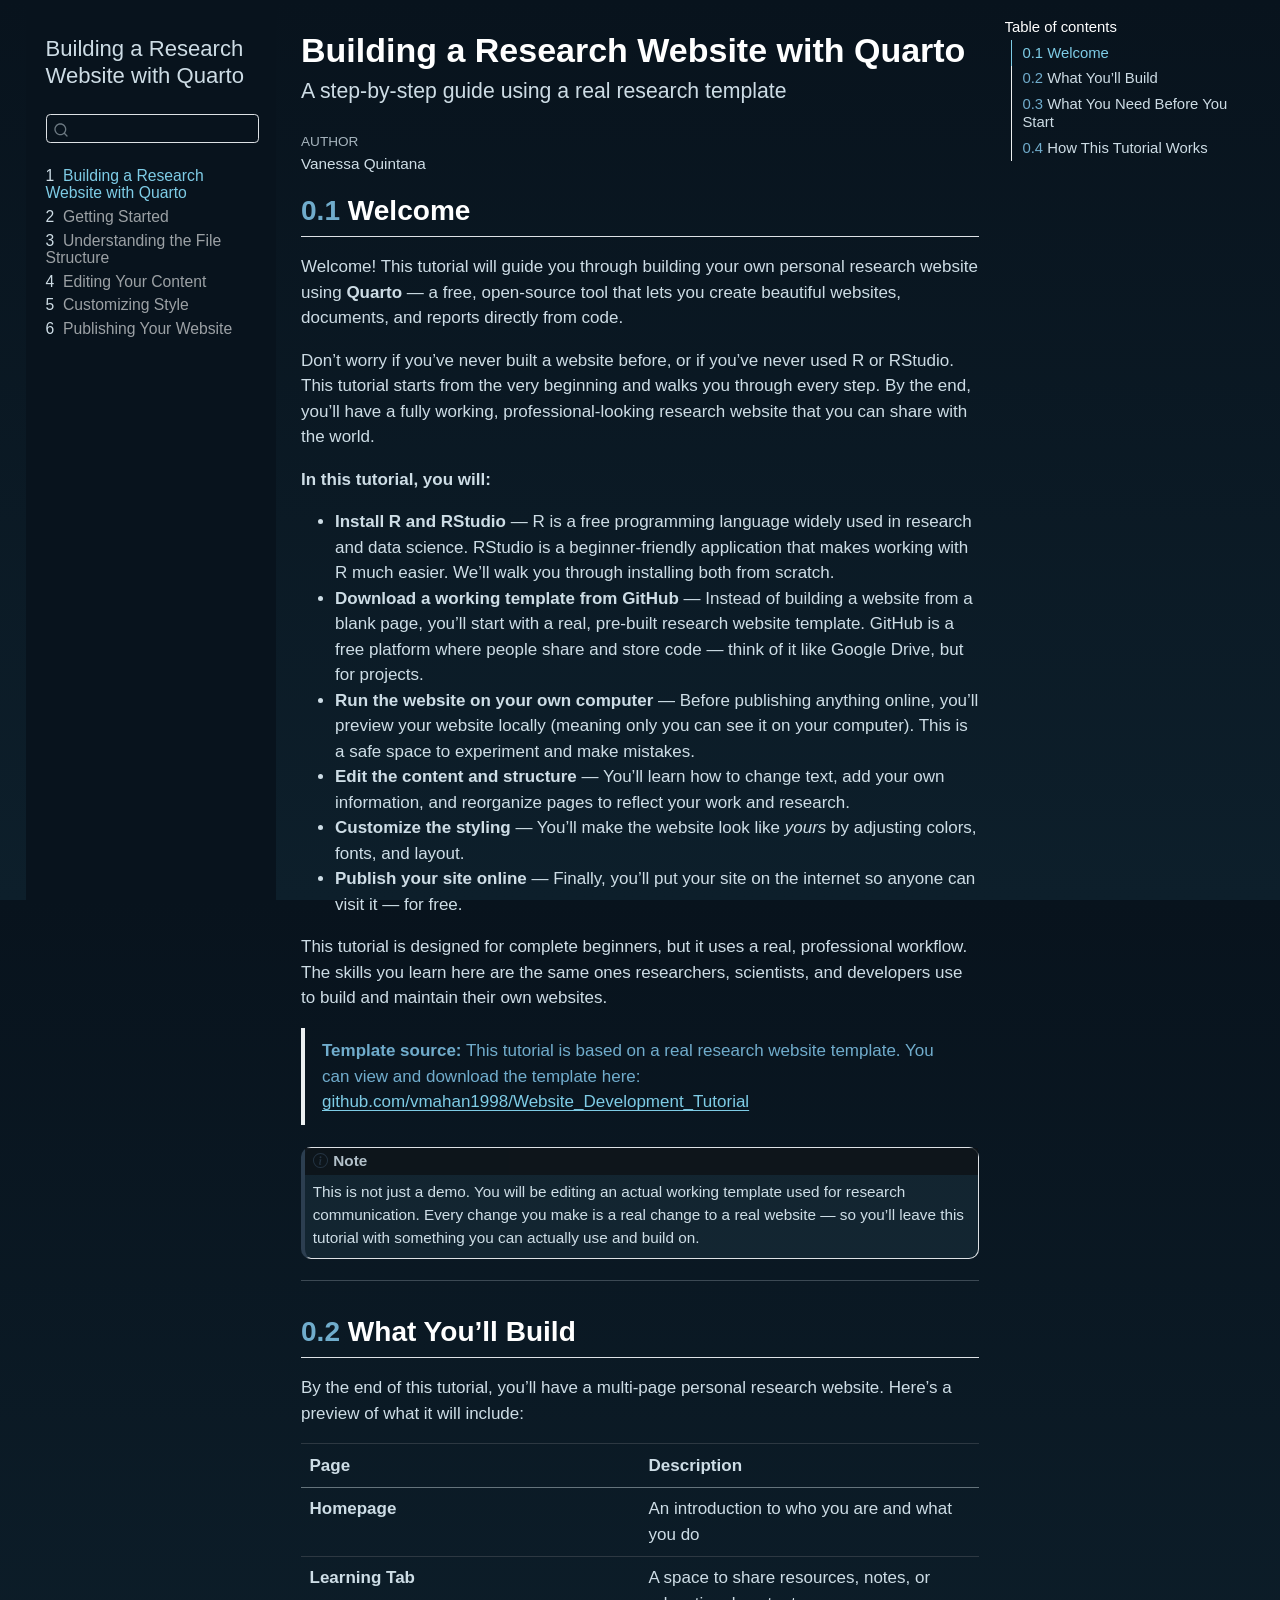
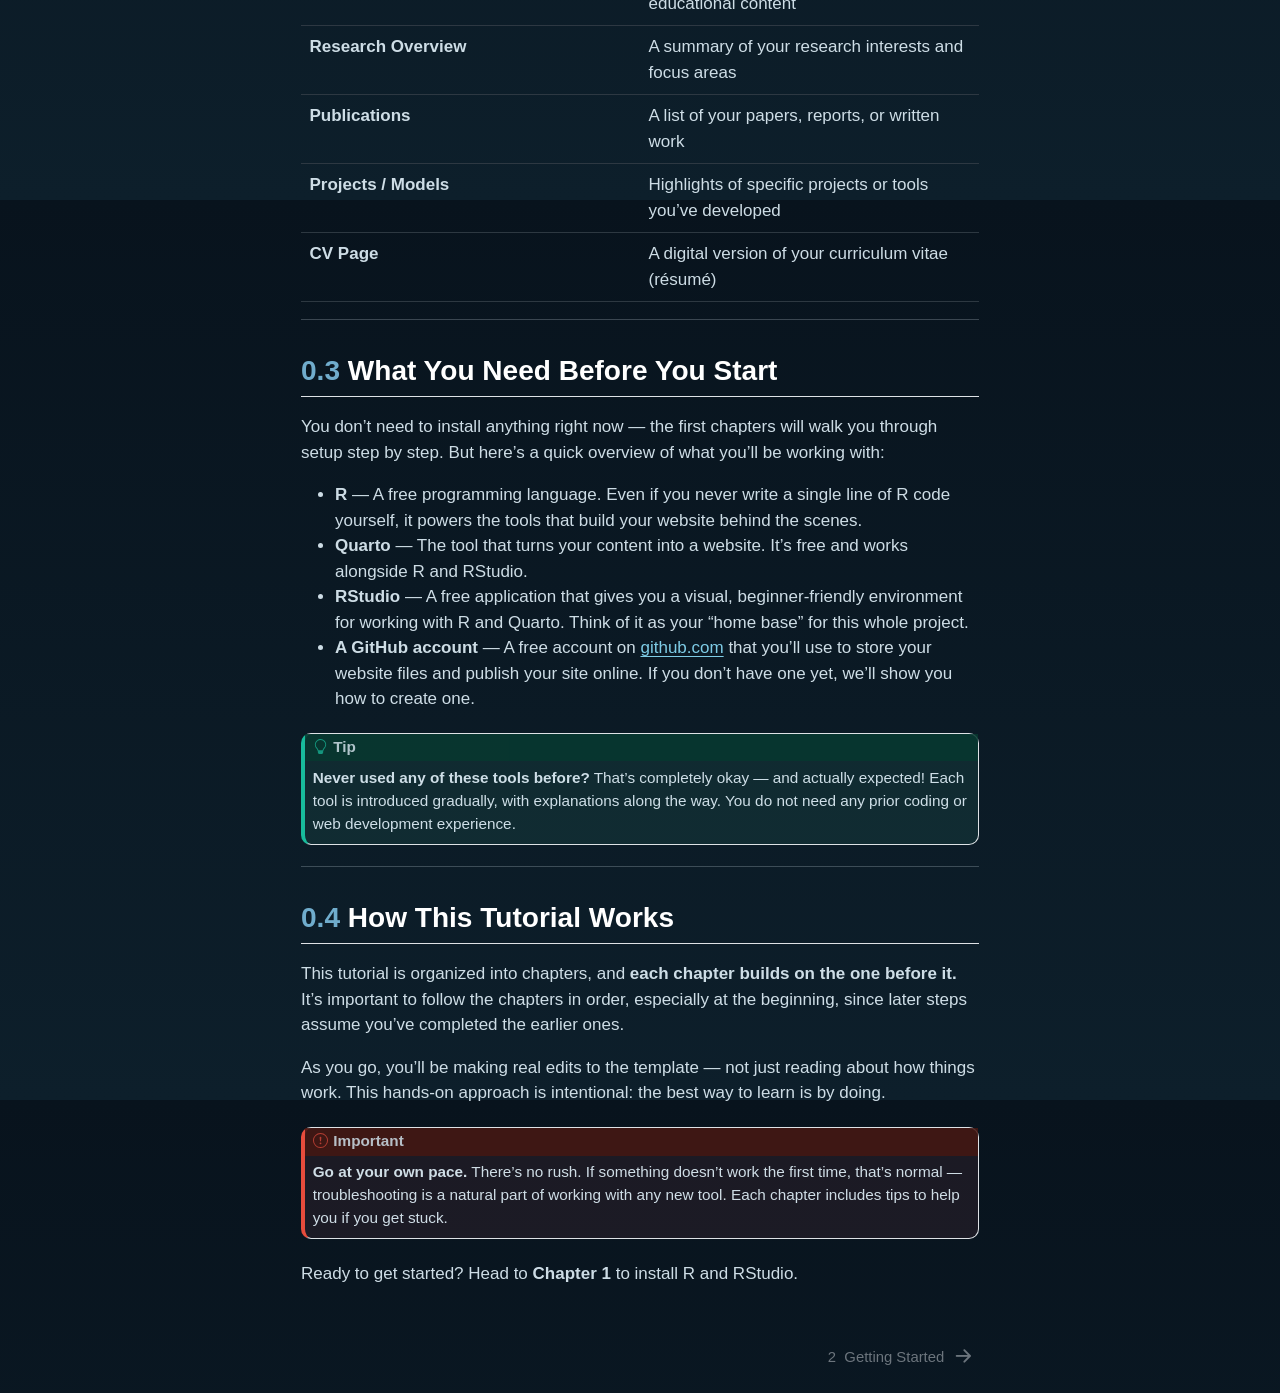
==== docs/index.html @ 5a7b0316 "docs folder" ====
<!DOCTYPE html>
<html xmlns="http://www.w3.org/1999/xhtml" lang="en" xml:lang="en"><head>

<meta charset="utf-8">
<meta name="generator" content="quarto-1.7.32">

<meta name="viewport" content="width=device-width, initial-scale=1.0, user-scalable=yes">

<meta name="author" content="Vanessa Quintana">

<title>Building a Research Website with Quarto</title>
<style>
code{white-space: pre-wrap;}
span.smallcaps{font-variant: small-caps;}
div.columns{display: flex; gap: min(4vw, 1.5em);}
div.column{flex: auto; overflow-x: auto;}
div.hanging-indent{margin-left: 1.5em; text-indent: -1.5em;}
ul.task-list{list-style: none;}
ul.task-list li input[type="checkbox"] {
  width: 0.8em;
  margin: 0 0.8em 0.2em -1em; /* quarto-specific, see https://github.com/quarto-dev/quarto-cli/issues/4556 */ 
  vertical-align: middle;
}
</style>


<script src="site_libs/quarto-nav/quarto-nav.js"></script>
<script src="site_libs/quarto-nav/headroom.min.js"></script>
<script src="site_libs/clipboard/clipboard.min.js"></script>
<script src="site_libs/quarto-search/autocomplete.umd.js"></script>
<script src="site_libs/quarto-search/fuse.min.js"></script>
<script src="site_libs/quarto-search/quarto-search.js"></script>
<meta name="quarto:offset" content="./">
<link href="./01-getting-started.html" rel="next">
<script src="site_libs/quarto-html/quarto.js" type="module"></script>
<script src="site_libs/quarto-html/tabsets/tabsets.js" type="module"></script>
<script src="site_libs/quarto-html/popper.min.js"></script>
<script src="site_libs/quarto-html/tippy.umd.min.js"></script>
<script src="site_libs/quarto-html/anchor.min.js"></script>
<link href="site_libs/quarto-html/tippy.css" rel="stylesheet">
<link href="site_libs/quarto-html/quarto-syntax-highlighting-dark-2fef5ea3f8957b3e4ecc936fc74692ca.css" rel="stylesheet" id="quarto-text-highlighting-styles">
<script src="site_libs/bootstrap/bootstrap.min.js"></script>
<link href="site_libs/bootstrap/bootstrap-icons.css" rel="stylesheet">
<link href="site_libs/bootstrap/bootstrap-cca8fdf2eb67be8a044680ae3fe9ec6b.min.css" rel="stylesheet" append-hash="true" id="quarto-bootstrap" data-mode="dark">
<script id="quarto-search-options" type="application/json">{
  "location": "sidebar",
  "copy-button": false,
  "collapse-after": 3,
  "panel-placement": "start",
  "type": "textbox",
  "limit": 50,
  "keyboard-shortcut": [
    "f",
    "/",
    "s"
  ],
  "show-item-context": false,
  "language": {
    "search-no-results-text": "No results",
    "search-matching-documents-text": "matching documents",
    "search-copy-link-title": "Copy link to search",
    "search-hide-matches-text": "Hide additional matches",
    "search-more-match-text": "more match in this document",
    "search-more-matches-text": "more matches in this document",
    "search-clear-button-title": "Clear",
    "search-text-placeholder": "",
    "search-detached-cancel-button-title": "Cancel",
    "search-submit-button-title": "Submit",
    "search-label": "Search"
  }
}</script>


<link rel="stylesheet" href="styles.css">
</head>

<body class="nav-sidebar floating quarto-light">

<div id="quarto-search-results"></div>
  <header id="quarto-header" class="headroom fixed-top">
  <nav class="quarto-secondary-nav">
    <div class="container-fluid d-flex">
      <button type="button" class="quarto-btn-toggle btn" data-bs-toggle="collapse" role="button" data-bs-target=".quarto-sidebar-collapse-item" aria-controls="quarto-sidebar" aria-expanded="false" aria-label="Toggle sidebar navigation" onclick="if (window.quartoToggleHeadroom) { window.quartoToggleHeadroom(); }">
        <i class="bi bi-layout-text-sidebar-reverse"></i>
      </button>
        <nav class="quarto-page-breadcrumbs" aria-label="breadcrumb"><ol class="breadcrumb"><li class="breadcrumb-item"><a href="./index.html"><span class="chapter-number">1</span>&nbsp; <span class="chapter-title">Building a Research Website with Quarto</span></a></li></ol></nav>
        <a class="flex-grow-1" role="navigation" data-bs-toggle="collapse" data-bs-target=".quarto-sidebar-collapse-item" aria-controls="quarto-sidebar" aria-expanded="false" aria-label="Toggle sidebar navigation" onclick="if (window.quartoToggleHeadroom) { window.quartoToggleHeadroom(); }">      
        </a>
      <button type="button" class="btn quarto-search-button" aria-label="Search" onclick="window.quartoOpenSearch();">
        <i class="bi bi-search"></i>
      </button>
    </div>
  </nav>
</header>
<!-- content -->
<div id="quarto-content" class="quarto-container page-columns page-rows-contents page-layout-article">
<!-- sidebar -->
  <nav id="quarto-sidebar" class="sidebar collapse collapse-horizontal quarto-sidebar-collapse-item sidebar-navigation floating overflow-auto">
    <div class="pt-lg-2 mt-2 text-left sidebar-header">
    <div class="sidebar-title mb-0 py-0">
      <a href="./">Building a Research Website with Quarto</a> 
    </div>
      </div>
        <div class="mt-2 flex-shrink-0 align-items-center">
        <div class="sidebar-search">
        <div id="quarto-search" class="" title="Search"></div>
        </div>
        </div>
    <div class="sidebar-menu-container"> 
    <ul class="list-unstyled mt-1">
        <li class="sidebar-item">
  <div class="sidebar-item-container"> 
  <a href="./index.html" class="sidebar-item-text sidebar-link active">
 <span class="menu-text"><span class="chapter-number">1</span>&nbsp; <span class="chapter-title">Building a Research Website with Quarto</span></span></a>
  </div>
</li>
        <li class="sidebar-item">
  <div class="sidebar-item-container"> 
  <a href="./01-getting-started.html" class="sidebar-item-text sidebar-link">
 <span class="menu-text"><span class="chapter-number">2</span>&nbsp; <span class="chapter-title">Getting Started</span></span></a>
  </div>
</li>
        <li class="sidebar-item">
  <div class="sidebar-item-container"> 
  <a href="./02-structure.html" class="sidebar-item-text sidebar-link">
 <span class="menu-text"><span class="chapter-number">3</span>&nbsp; <span class="chapter-title">Understanding the File Structure</span></span></a>
  </div>
</li>
        <li class="sidebar-item">
  <div class="sidebar-item-container"> 
  <a href="./03-editing.html" class="sidebar-item-text sidebar-link">
 <span class="menu-text"><span class="chapter-number">4</span>&nbsp; <span class="chapter-title">Editing Your Content</span></span></a>
  </div>
</li>
        <li class="sidebar-item">
  <div class="sidebar-item-container"> 
  <a href="./04-styling.html" class="sidebar-item-text sidebar-link">
 <span class="menu-text"><span class="chapter-number">5</span>&nbsp; <span class="chapter-title">Customizing Style</span></span></a>
  </div>
</li>
        <li class="sidebar-item">
  <div class="sidebar-item-container"> 
  <a href="./05-publishing.html" class="sidebar-item-text sidebar-link">
 <span class="menu-text"><span class="chapter-number">6</span>&nbsp; <span class="chapter-title">Publishing Your Website</span></span></a>
  </div>
</li>
    </ul>
    </div>
</nav>
<div id="quarto-sidebar-glass" class="quarto-sidebar-collapse-item" data-bs-toggle="collapse" data-bs-target=".quarto-sidebar-collapse-item"></div>
<!-- margin-sidebar -->
    <div id="quarto-margin-sidebar" class="sidebar margin-sidebar">
        <nav id="TOC" role="doc-toc" class="toc-active">
    <h2 id="toc-title">Table of contents</h2>
   
  <ul class="collapse">
  <li><a href="#welcome" id="toc-welcome" class="nav-link active" data-scroll-target="#welcome"><span class="header-section-number">0.1</span> Welcome</a></li>
  <li><a href="#what-youll-build" id="toc-what-youll-build" class="nav-link" data-scroll-target="#what-youll-build"><span class="header-section-number">0.2</span> What You’ll Build</a></li>
  <li><a href="#what-you-need-before-you-start" id="toc-what-you-need-before-you-start" class="nav-link" data-scroll-target="#what-you-need-before-you-start"><span class="header-section-number">0.3</span> What You Need Before You Start</a></li>
  <li><a href="#how-this-tutorial-works" id="toc-how-this-tutorial-works" class="nav-link" data-scroll-target="#how-this-tutorial-works"><span class="header-section-number">0.4</span> How This Tutorial Works</a></li>
  </ul>
</nav>
    </div>
<!-- main -->
<main class="content" id="quarto-document-content">

<header id="title-block-header" class="quarto-title-block default">
<div class="quarto-title">
<h1 class="title">Building a Research Website with Quarto</h1>
<p class="subtitle lead">A step-by-step guide using a real research template</p>
</div>



<div class="quarto-title-meta">

    <div>
    <div class="quarto-title-meta-heading">Author</div>
    <div class="quarto-title-meta-contents">
             <p>Vanessa Quintana </p>
          </div>
  </div>
    
  
    
  </div>
  


</header>


<section id="welcome" class="level2" data-number="0.1">
<h2 data-number="0.1" class="anchored" data-anchor-id="welcome"><span class="header-section-number">0.1</span> Welcome</h2>
<p>Welcome! This tutorial will guide you through building your own personal research website using <strong>Quarto</strong> — a free, open-source tool that lets you create beautiful websites, documents, and reports directly from code.</p>
<p>Don’t worry if you’ve never built a website before, or if you’ve never used R or RStudio. This tutorial starts from the very beginning and walks you through every step. By the end, you’ll have a fully working, professional-looking research website that you can share with the world.</p>
<p><strong>In this tutorial, you will:</strong></p>
<ul>
<li><strong>Install R and RStudio</strong> — R is a free programming language widely used in research and data science. RStudio is a beginner-friendly application that makes working with R much easier. We’ll walk you through installing both from scratch.</li>
<li><strong>Download a working template from GitHub</strong> — Instead of building a website from a blank page, you’ll start with a real, pre-built research website template. GitHub is a free platform where people share and store code — think of it like Google Drive, but for projects.</li>
<li><strong>Run the website on your own computer</strong> — Before publishing anything online, you’ll preview your website locally (meaning only you can see it on your computer). This is a safe space to experiment and make mistakes.</li>
<li><strong>Edit the content and structure</strong> — You’ll learn how to change text, add your own information, and reorganize pages to reflect your work and research.</li>
<li><strong>Customize the styling</strong> — You’ll make the website look like <em>yours</em> by adjusting colors, fonts, and layout.</li>
<li><strong>Publish your site online</strong> — Finally, you’ll put your site on the internet so anyone can visit it — for free.</li>
</ul>
<p>This tutorial is designed for complete beginners, but it uses a real, professional workflow. The skills you learn here are the same ones researchers, scientists, and developers use to build and maintain their own websites.</p>
<blockquote class="blockquote">
<p><strong>Template source:</strong> This tutorial is based on a real research website template. You can view and download the template here: <a href="https://github.com/vmahan1998/Website_Development_Tutorial.git">github.com/vmahan1998/Website_Development_Tutorial</a></p>
</blockquote>
<div class="callout callout-style-default callout-note callout-titled">
<div class="callout-header d-flex align-content-center">
<div class="callout-icon-container">
<i class="callout-icon"></i>
</div>
<div class="callout-title-container flex-fill">
Note
</div>
</div>
<div class="callout-body-container callout-body">
<p>This is not just a demo. You will be editing an actual working template used for research communication. Every change you make is a real change to a real website — so you’ll leave this tutorial with something you can actually use and build on.</p>
</div>
</div>
<hr>
</section>
<section id="what-youll-build" class="level2" data-number="0.2">
<h2 data-number="0.2" class="anchored" data-anchor-id="what-youll-build"><span class="header-section-number">0.2</span> What You’ll Build</h2>
<p>By the end of this tutorial, you’ll have a multi-page personal research website. Here’s a preview of what it will include:</p>
<table class="caption-top table">
<colgroup>
<col style="width: 50%">
<col style="width: 50%">
</colgroup>
<thead>
<tr class="header">
<th>Page</th>
<th>Description</th>
</tr>
</thead>
<tbody>
<tr class="odd">
<td><strong>Homepage</strong></td>
<td>An introduction to who you are and what you do</td>
</tr>
<tr class="even">
<td><strong>Learning Tab</strong></td>
<td>A space to share resources, notes, or educational content</td>
</tr>
<tr class="odd">
<td><strong>Research Overview</strong></td>
<td>A summary of your research interests and focus areas</td>
</tr>
<tr class="even">
<td><strong>Publications</strong></td>
<td>A list of your papers, reports, or written work</td>
</tr>
<tr class="odd">
<td><strong>Projects / Models</strong></td>
<td>Highlights of specific projects or tools you’ve developed</td>
</tr>
<tr class="even">
<td><strong>CV Page</strong></td>
<td>A digital version of your curriculum vitae (résumé)</td>
</tr>
</tbody>
</table>
<hr>
</section>
<section id="what-you-need-before-you-start" class="level2" data-number="0.3">
<h2 data-number="0.3" class="anchored" data-anchor-id="what-you-need-before-you-start"><span class="header-section-number">0.3</span> What You Need Before You Start</h2>
<p>You don’t need to install anything right now — the first chapters will walk you through setup step by step. But here’s a quick overview of what you’ll be working with:</p>
<ul>
<li><strong>R</strong> — A free programming language. Even if you never write a single line of R code yourself, it powers the tools that build your website behind the scenes.</li>
<li><strong>Quarto</strong> — The tool that turns your content into a website. It’s free and works alongside R and RStudio.</li>
<li><strong>RStudio</strong> — A free application that gives you a visual, beginner-friendly environment for working with R and Quarto. Think of it as your “home base” for this whole project.</li>
<li><strong>A GitHub account</strong> — A free account on <a href="https://github.com">github.com</a> that you’ll use to store your website files and publish your site online. If you don’t have one yet, we’ll show you how to create one.</li>
</ul>
<div class="callout callout-style-default callout-tip callout-titled">
<div class="callout-header d-flex align-content-center">
<div class="callout-icon-container">
<i class="callout-icon"></i>
</div>
<div class="callout-title-container flex-fill">
Tip
</div>
</div>
<div class="callout-body-container callout-body">
<p><strong>Never used any of these tools before?</strong> That’s completely okay — and actually expected! Each tool is introduced gradually, with explanations along the way. You do not need any prior coding or web development experience.</p>
</div>
</div>
<hr>
</section>
<section id="how-this-tutorial-works" class="level2" data-number="0.4">
<h2 data-number="0.4" class="anchored" data-anchor-id="how-this-tutorial-works"><span class="header-section-number">0.4</span> How This Tutorial Works</h2>
<p>This tutorial is organized into chapters, and <strong>each chapter builds on the one before it.</strong> It’s important to follow the chapters in order, especially at the beginning, since later steps assume you’ve completed the earlier ones.</p>
<p>As you go, you’ll be making real edits to the template — not just reading about how things work. This hands-on approach is intentional: the best way to learn is by doing.</p>
<div class="callout callout-style-default callout-important callout-titled">
<div class="callout-header d-flex align-content-center">
<div class="callout-icon-container">
<i class="callout-icon"></i>
</div>
<div class="callout-title-container flex-fill">
Important
</div>
</div>
<div class="callout-body-container callout-body">
<p><strong>Go at your own pace.</strong> There’s no rush. If something doesn’t work the first time, that’s normal — troubleshooting is a natural part of working with any new tool. Each chapter includes tips to help you if you get stuck.</p>
</div>
</div>
<p>Ready to get started? Head to <strong>Chapter 1</strong> to install R and RStudio.</p>


</section>

</main> <!-- /main -->
<script id="quarto-html-after-body" type="application/javascript">
  window.document.addEventListener("DOMContentLoaded", function (event) {
    const icon = "";
    const anchorJS = new window.AnchorJS();
    anchorJS.options = {
      placement: 'right',
      icon: icon
    };
    anchorJS.add('.anchored');
    const isCodeAnnotation = (el) => {
      for (const clz of el.classList) {
        if (clz.startsWith('code-annotation-')) {                     
          return true;
        }
      }
      return false;
    }
    const onCopySuccess = function(e) {
      // button target
      const button = e.trigger;
      // don't keep focus
      button.blur();
      // flash "checked"
      button.classList.add('code-copy-button-checked');
      var currentTitle = button.getAttribute("title");
      button.setAttribute("title", "Copied!");
      let tooltip;
      if (window.bootstrap) {
        button.setAttribute("data-bs-toggle", "tooltip");
        button.setAttribute("data-bs-placement", "left");
        button.setAttribute("data-bs-title", "Copied!");
        tooltip = new bootstrap.Tooltip(button, 
          { trigger: "manual", 
            customClass: "code-copy-button-tooltip",
            offset: [0, -8]});
        tooltip.show();    
      }
      setTimeout(function() {
        if (tooltip) {
          tooltip.hide();
          button.removeAttribute("data-bs-title");
          button.removeAttribute("data-bs-toggle");
          button.removeAttribute("data-bs-placement");
        }
        button.setAttribute("title", currentTitle);
        button.classList.remove('code-copy-button-checked');
      }, 1000);
      // clear code selection
      e.clearSelection();
    }
    const getTextToCopy = function(trigger) {
        const codeEl = trigger.previousElementSibling.cloneNode(true);
        for (const childEl of codeEl.children) {
          if (isCodeAnnotation(childEl)) {
            childEl.remove();
          }
        }
        return codeEl.innerText;
    }
    const clipboard = new window.ClipboardJS('.code-copy-button:not([data-in-quarto-modal])', {
      text: getTextToCopy
    });
    clipboard.on('success', onCopySuccess);
    if (window.document.getElementById('quarto-embedded-source-code-modal')) {
      const clipboardModal = new window.ClipboardJS('.code-copy-button[data-in-quarto-modal]', {
        text: getTextToCopy,
        container: window.document.getElementById('quarto-embedded-source-code-modal')
      });
      clipboardModal.on('success', onCopySuccess);
    }
      var localhostRegex = new RegExp(/^(?:http|https):\/\/localhost\:?[0-9]*\//);
      var mailtoRegex = new RegExp(/^mailto:/);
        var filterRegex = new RegExp('/' + window.location.host + '/');
      var isInternal = (href) => {
          return filterRegex.test(href) || localhostRegex.test(href) || mailtoRegex.test(href);
      }
      // Inspect non-navigation links and adorn them if external
     var links = window.document.querySelectorAll('a[href]:not(.nav-link):not(.navbar-brand):not(.toc-action):not(.sidebar-link):not(.sidebar-item-toggle):not(.pagination-link):not(.no-external):not([aria-hidden]):not(.dropdown-item):not(.quarto-navigation-tool):not(.about-link)');
      for (var i=0; i<links.length; i++) {
        const link = links[i];
        if (!isInternal(link.href)) {
          // undo the damage that might have been done by quarto-nav.js in the case of
          // links that we want to consider external
          if (link.dataset.originalHref !== undefined) {
            link.href = link.dataset.originalHref;
          }
        }
      }
    function tippyHover(el, contentFn, onTriggerFn, onUntriggerFn) {
      const config = {
        allowHTML: true,
        maxWidth: 500,
        delay: 100,
        arrow: false,
        appendTo: function(el) {
            return el.parentElement;
        },
        interactive: true,
        interactiveBorder: 10,
        theme: 'quarto',
        placement: 'bottom-start',
      };
      if (contentFn) {
        config.content = contentFn;
      }
      if (onTriggerFn) {
        config.onTrigger = onTriggerFn;
      }
      if (onUntriggerFn) {
        config.onUntrigger = onUntriggerFn;
      }
      window.tippy(el, config); 
    }
    const noterefs = window.document.querySelectorAll('a[role="doc-noteref"]');
    for (var i=0; i<noterefs.length; i++) {
      const ref = noterefs[i];
      tippyHover(ref, function() {
        // use id or data attribute instead here
        let href = ref.getAttribute('data-footnote-href') || ref.getAttribute('href');
        try { href = new URL(href).hash; } catch {}
        const id = href.replace(/^#\/?/, "");
        const note = window.document.getElementById(id);
        if (note) {
          return note.innerHTML;
        } else {
          return "";
        }
      });
    }
    const xrefs = window.document.querySelectorAll('a.quarto-xref');
    const processXRef = (id, note) => {
      // Strip column container classes
      const stripColumnClz = (el) => {
        el.classList.remove("page-full", "page-columns");
        if (el.children) {
          for (const child of el.children) {
            stripColumnClz(child);
          }
        }
      }
      stripColumnClz(note)
      if (id === null || id.startsWith('sec-')) {
        // Special case sections, only their first couple elements
        const container = document.createElement("div");
        if (note.children && note.children.length > 2) {
          container.appendChild(note.children[0].cloneNode(true));
          for (let i = 1; i < note.children.length; i++) {
            const child = note.children[i];
            if (child.tagName === "P" && child.innerText === "") {
              continue;
            } else {
              container.appendChild(child.cloneNode(true));
              break;
            }
          }
          if (window.Quarto?.typesetMath) {
            window.Quarto.typesetMath(container);
          }
          return container.innerHTML
        } else {
          if (window.Quarto?.typesetMath) {
            window.Quarto.typesetMath(note);
          }
          return note.innerHTML;
        }
      } else {
        // Remove any anchor links if they are present
        const anchorLink = note.querySelector('a.anchorjs-link');
        if (anchorLink) {
          anchorLink.remove();
        }
        if (window.Quarto?.typesetMath) {
          window.Quarto.typesetMath(note);
        }
        if (note.classList.contains("callout")) {
          return note.outerHTML;
        } else {
          return note.innerHTML;
        }
      }
    }
    for (var i=0; i<xrefs.length; i++) {
      const xref = xrefs[i];
      tippyHover(xref, undefined, function(instance) {
        instance.disable();
        let url = xref.getAttribute('href');
        let hash = undefined; 
        if (url.startsWith('#')) {
          hash = url;
        } else {
          try { hash = new URL(url).hash; } catch {}
        }
        if (hash) {
          const id = hash.replace(/^#\/?/, "");
          const note = window.document.getElementById(id);
          if (note !== null) {
            try {
              const html = processXRef(id, note.cloneNode(true));
              instance.setContent(html);
            } finally {
              instance.enable();
              instance.show();
            }
          } else {
            // See if we can fetch this
            fetch(url.split('#')[0])
            .then(res => res.text())
            .then(html => {
              const parser = new DOMParser();
              const htmlDoc = parser.parseFromString(html, "text/html");
              const note = htmlDoc.getElementById(id);
              if (note !== null) {
                const html = processXRef(id, note);
                instance.setContent(html);
              } 
            }).finally(() => {
              instance.enable();
              instance.show();
            });
          }
        } else {
          // See if we can fetch a full url (with no hash to target)
          // This is a special case and we should probably do some content thinning / targeting
          fetch(url)
          .then(res => res.text())
          .then(html => {
            const parser = new DOMParser();
            const htmlDoc = parser.parseFromString(html, "text/html");
            const note = htmlDoc.querySelector('main.content');
            if (note !== null) {
              // This should only happen for chapter cross references
              // (since there is no id in the URL)
              // remove the first header
              if (note.children.length > 0 && note.children[0].tagName === "HEADER") {
                note.children[0].remove();
              }
              const html = processXRef(null, note);
              instance.setContent(html);
            } 
          }).finally(() => {
            instance.enable();
            instance.show();
          });
        }
      }, function(instance) {
      });
    }
        let selectedAnnoteEl;
        const selectorForAnnotation = ( cell, annotation) => {
          let cellAttr = 'data-code-cell="' + cell + '"';
          let lineAttr = 'data-code-annotation="' +  annotation + '"';
          const selector = 'span[' + cellAttr + '][' + lineAttr + ']';
          return selector;
        }
        const selectCodeLines = (annoteEl) => {
          const doc = window.document;
          const targetCell = annoteEl.getAttribute("data-target-cell");
          const targetAnnotation = annoteEl.getAttribute("data-target-annotation");
          const annoteSpan = window.document.querySelector(selectorForAnnotation(targetCell, targetAnnotation));
          const lines = annoteSpan.getAttribute("data-code-lines").split(",");
          const lineIds = lines.map((line) => {
            return targetCell + "-" + line;
          })
          let top = null;
          let height = null;
          let parent = null;
          if (lineIds.length > 0) {
              //compute the position of the single el (top and bottom and make a div)
              const el = window.document.getElementById(lineIds[0]);
              top = el.offsetTop;
              height = el.offsetHeight;
              parent = el.parentElement.parentElement;
            if (lineIds.length > 1) {
              const lastEl = window.document.getElementById(lineIds[lineIds.length - 1]);
              const bottom = lastEl.offsetTop + lastEl.offsetHeight;
              height = bottom - top;
            }
            if (top !== null && height !== null && parent !== null) {
              // cook up a div (if necessary) and position it 
              let div = window.document.getElementById("code-annotation-line-highlight");
              if (div === null) {
                div = window.document.createElement("div");
                div.setAttribute("id", "code-annotation-line-highlight");
                div.style.position = 'absolute';
                parent.appendChild(div);
              }
              div.style.top = top - 2 + "px";
              div.style.height = height + 4 + "px";
              div.style.left = 0;
              let gutterDiv = window.document.getElementById("code-annotation-line-highlight-gutter");
              if (gutterDiv === null) {
                gutterDiv = window.document.createElement("div");
                gutterDiv.setAttribute("id", "code-annotation-line-highlight-gutter");
                gutterDiv.style.position = 'absolute';
                const codeCell = window.document.getElementById(targetCell);
                const gutter = codeCell.querySelector('.code-annotation-gutter');
                gutter.appendChild(gutterDiv);
              }
              gutterDiv.style.top = top - 2 + "px";
              gutterDiv.style.height = height + 4 + "px";
            }
            selectedAnnoteEl = annoteEl;
          }
        };
        const unselectCodeLines = () => {
          const elementsIds = ["code-annotation-line-highlight", "code-annotation-line-highlight-gutter"];
          elementsIds.forEach((elId) => {
            const div = window.document.getElementById(elId);
            if (div) {
              div.remove();
            }
          });
          selectedAnnoteEl = undefined;
        };
          // Handle positioning of the toggle
      window.addEventListener(
        "resize",
        throttle(() => {
          elRect = undefined;
          if (selectedAnnoteEl) {
            selectCodeLines(selectedAnnoteEl);
          }
        }, 10)
      );
      function throttle(fn, ms) {
      let throttle = false;
      let timer;
        return (...args) => {
          if(!throttle) { // first call gets through
              fn.apply(this, args);
              throttle = true;
          } else { // all the others get throttled
              if(timer) clearTimeout(timer); // cancel #2
              timer = setTimeout(() => {
                fn.apply(this, args);
                timer = throttle = false;
              }, ms);
          }
        };
      }
        // Attach click handler to the DT
        const annoteDls = window.document.querySelectorAll('dt[data-target-cell]');
        for (const annoteDlNode of annoteDls) {
          annoteDlNode.addEventListener('click', (event) => {
            const clickedEl = event.target;
            if (clickedEl !== selectedAnnoteEl) {
              unselectCodeLines();
              const activeEl = window.document.querySelector('dt[data-target-cell].code-annotation-active');
              if (activeEl) {
                activeEl.classList.remove('code-annotation-active');
              }
              selectCodeLines(clickedEl);
              clickedEl.classList.add('code-annotation-active');
            } else {
              // Unselect the line
              unselectCodeLines();
              clickedEl.classList.remove('code-annotation-active');
            }
          });
        }
    const findCites = (el) => {
      const parentEl = el.parentElement;
      if (parentEl) {
        const cites = parentEl.dataset.cites;
        if (cites) {
          return {
            el,
            cites: cites.split(' ')
          };
        } else {
          return findCites(el.parentElement)
        }
      } else {
        return undefined;
      }
    };
    var bibliorefs = window.document.querySelectorAll('a[role="doc-biblioref"]');
    for (var i=0; i<bibliorefs.length; i++) {
      const ref = bibliorefs[i];
      const citeInfo = findCites(ref);
      if (citeInfo) {
        tippyHover(citeInfo.el, function() {
          var popup = window.document.createElement('div');
          citeInfo.cites.forEach(function(cite) {
            var citeDiv = window.document.createElement('div');
            citeDiv.classList.add('hanging-indent');
            citeDiv.classList.add('csl-entry');
            var biblioDiv = window.document.getElementById('ref-' + cite);
            if (biblioDiv) {
              citeDiv.innerHTML = biblioDiv.innerHTML;
            }
            popup.appendChild(citeDiv);
          });
          return popup.innerHTML;
        });
      }
    }
  });
  </script>
<nav class="page-navigation">
  <div class="nav-page nav-page-previous">
  </div>
  <div class="nav-page nav-page-next">
      <a href="./01-getting-started.html" class="pagination-link" aria-label="Getting Started">
        <span class="nav-page-text"><span class="chapter-number">2</span>&nbsp; <span class="chapter-title">Getting Started</span></span> <i class="bi bi-arrow-right-short"></i>
      </a>
  </div>
</nav>
</div> <!-- /content -->




</body></html>
---- docs/site_libs/quarto-html/tippy.css ----
.tippy-box[data-animation=fade][data-state=hidden]{opacity:0}[data-tippy-root]{max-width:calc(100vw - 10px)}.tippy-box{position:relative;background-color:#333;color:#fff;border-radius:4px;font-size:14px;line-height:1.4;white-space:normal;outline:0;transition-property:transform,visibility,opacity}.tippy-box[data-placement^=top]>.tippy-arrow{bottom:0}.tippy-box[data-placement^=top]>.tippy-arrow:before{bottom:-7px;left:0;border-width:8px 8px 0;border-top-color:initial;transform-origin:center top}.tippy-box[data-placement^=bottom]>.tippy-arrow{top:0}.tippy-box[data-placement^=bottom]>.tippy-arrow:before{top:-7px;left:0;border-width:0 8px 8px;border-bottom-color:initial;transform-origin:center bottom}.tippy-box[data-placement^=left]>.tippy-arrow{right:0}.tippy-box[data-placement^=left]>.tippy-arrow:before{border-width:8px 0 8px 8px;border-left-color:initial;right:-7px;transform-origin:center left}.tippy-box[data-placement^=right]>.tippy-arrow{left:0}.tippy-box[data-placement^=right]>.tippy-arrow:before{left:-7px;border-width:8px 8px 8px 0;border-right-color:initial;transform-origin:center right}.tippy-box[data-inertia][data-state=visible]{transition-timing-function:cubic-bezier(.54,1.5,.38,1.11)}.tippy-arrow{width:16px;height:16px;color:#333}.tippy-arrow:before{content:"";position:absolute;border-color:transparent;border-style:solid}.tippy-content{position:relative;padding:5px 9px;z-index:1}
---- docs/site_libs/quarto-html/quarto-syntax-highlighting-dark-2fef5ea3f8957b3e4ecc936fc74692ca.css ----
/* quarto syntax highlight colors */
:root {
  --quarto-hl-al-color: #f07178;
  --quarto-hl-an-color: #d4d0ab;
  --quarto-hl-at-color: #00e0e0;
  --quarto-hl-bn-color: #d4d0ab;
  --quarto-hl-bu-color: #abe338;
  --quarto-hl-ch-color: #abe338;
  --quarto-hl-co-color: #f8f8f2;
  --quarto-hl-cv-color: #ffd700;
  --quarto-hl-cn-color: #ffd700;
  --quarto-hl-cf-color: #ffa07a;
  --quarto-hl-dt-color: #ffa07a;
  --quarto-hl-dv-color: #d4d0ab;
  --quarto-hl-do-color: #f8f8f2;
  --quarto-hl-er-color: #f07178;
  --quarto-hl-ex-color: #00e0e0;
  --quarto-hl-fl-color: #d4d0ab;
  --quarto-hl-fu-color: #ffa07a;
  --quarto-hl-im-color: #abe338;
  --quarto-hl-in-color: #d4d0ab;
  --quarto-hl-kw-color: #ffa07a;
  --quarto-hl-op-color: #ffa07a;
  --quarto-hl-ot-color: #00e0e0;
  --quarto-hl-pp-color: #dcc6e0;
  --quarto-hl-re-color: #00e0e0;
  --quarto-hl-sc-color: #abe338;
  --quarto-hl-ss-color: #abe338;
  --quarto-hl-st-color: #abe338;
  --quarto-hl-va-color: #00e0e0;
  --quarto-hl-vs-color: #abe338;
  --quarto-hl-wa-color: #dcc6e0;
}

/* other quarto variables */
:root {
  --quarto-font-monospace: SFMono-Regular, Menlo, Monaco, Consolas, "Liberation Mono", "Courier New", monospace;
}

/* syntax highlight based on Pandoc's rules */
pre > code.sourceCode > span {
  color: #f8f8f2;
}

code.sourceCode > span {
  color: #f8f8f2;
}

div.sourceCode,
div.sourceCode pre.sourceCode {
  color: #f8f8f2;
}

/* Normal */
code span {
  color: #f8f8f2;
}

/* Alert */
code span.al {
  color: #f07178;
}

/* Annotation */
code span.an {
  color: #d4d0ab;
}

/* Attribute */
code span.at {
  color: #00e0e0;
}

/* BaseN */
code span.bn {
  color: #d4d0ab;
}

/* BuiltIn */
code span.bu {
  color: #abe338;
}

/* ControlFlow */
code span.cf {
  font-weight: bold;
  color: #ffa07a;
}

/* Char */
code span.ch {
  color: #abe338;
}

/* Constant */
code span.cn {
  color: #ffd700;
}

/* Comment */
code span.co {
  font-style: italic;
  color: #f8f8f2;
}

/* CommentVar */
code span.cv {
  color: #ffd700;
}

/* Documentation */
code span.do {
  color: #f8f8f2;
}

/* DataType */
code span.dt {
  color: #ffa07a;
}

/* DecVal */
code span.dv {
  color: #d4d0ab;
}

/* Error */
code span.er {
  color: #f07178;
  text-decoration: underline;
}

/* Extension */
code span.ex {
  font-weight: bold;
  color: #00e0e0;
}

/* Float */
code span.fl {
  color: #d4d0ab;
}

/* Function */
code span.fu {
  color: #ffa07a;
}

/* Import */
code span.im {
  color: #abe338;
}

/* Information */
code span.in {
  color: #d4d0ab;
}

/* Keyword */
code span.kw {
  font-weight: bold;
  color: #ffa07a;
}

/* Operator */
code span.op {
  color: #ffa07a;
}

/* Other */
code span.ot {
  color: #00e0e0;
}

/* Preprocessor */
code span.pp {
  color: #dcc6e0;
}

/* RegionMarker */
code span.re {
  background-color: #f8f8f2;
  color: #00e0e0;
}

/* SpecialChar */
code span.sc {
  color: #abe338;
}

/* SpecialString */
code span.ss {
  color: #abe338;
}

/* String */
code span.st {
  color: #abe338;
}

/* Variable */
code span.va {
  color: #00e0e0;
}

/* VerbatimString */
code span.vs {
  color: #abe338;
}

/* Warning */
code span.wa {
  color: #dcc6e0;
}

.prevent-inlining {
  content: "</";
}

/*# sourceMappingURL=9d1c423767af11a14e59cf8ecfea55bb.css.map */
---- docs/styles.css ----
body {
  color: rgba(222, 238, 246, 0.92);
}

.quarto-title-banner {
  background: transparent !important;
}

.sidebar nav[role="doc-toc"] {
  font-size: 0.95rem;
}

figure {
  margin-top: 1.25rem;
  margin-bottom: 1.25rem;
}

figcaption {
  color: rgba(210, 228, 238, 0.8);
  font-size: 0.95rem;
}

/* ---- Code block styling (fix gray boxes) ---- */

pre {
  background: rgba(15, 30, 45, 0.75) !important;
  border-radius: 12px;
  padding: 16px;
  border: 1px solid rgba(126, 204, 230, 0.15);
  backdrop-filter: blur(6px);
}

/* Inline code inside blocks */
pre code {
  background: transparent !important;
  color: #cfeaf5;
  font-size: 0.95rem;
}

/* YAML syntax colors (improves readability) */
code span.kw { color: #7ecce6; }   /* keys */
code span.dt { color: #f4a261; }   /* values */
code span.st { color: #a8dadc; }   /* strings */
code span.co { color: #6c8ea3; }   /* comments */

/* Optional: softer shadow for depth */
pre {
  box-shadow: 0 8px 20px rgba(0, 0, 0, 0.25);
}
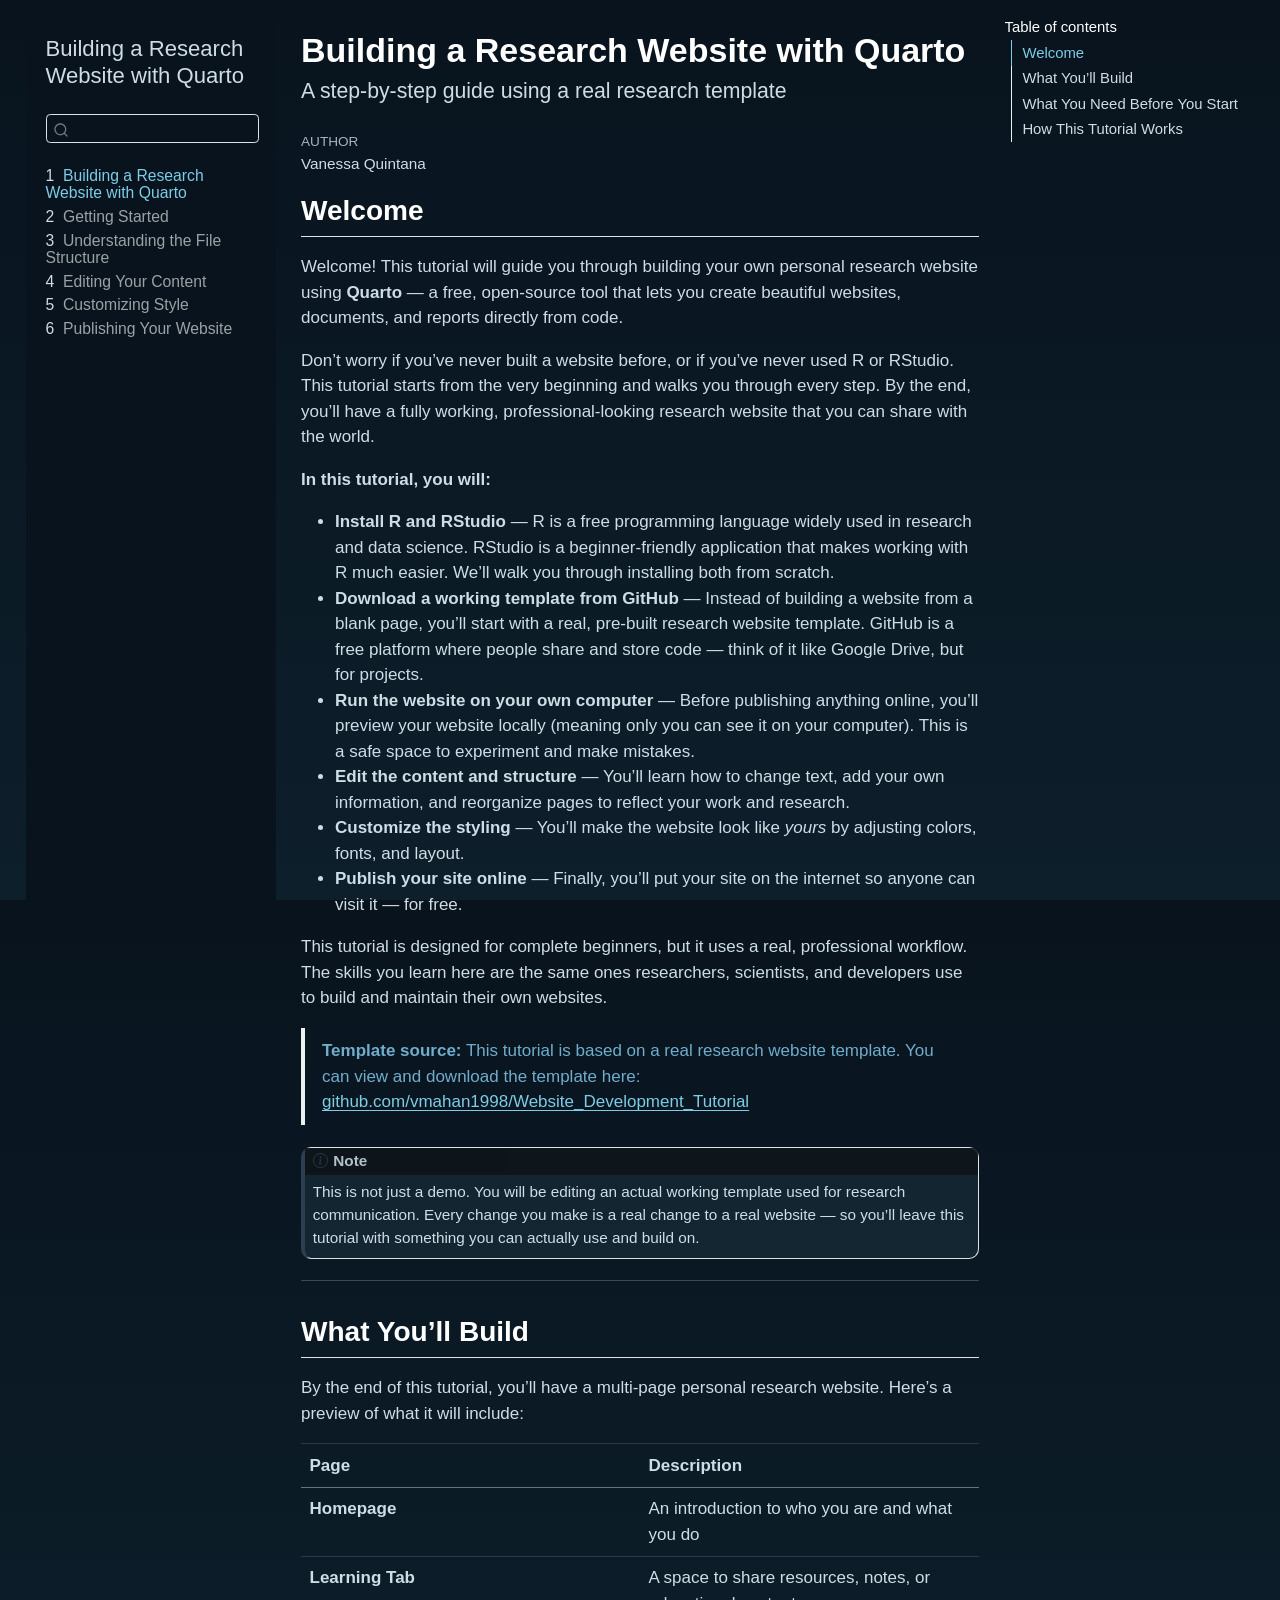
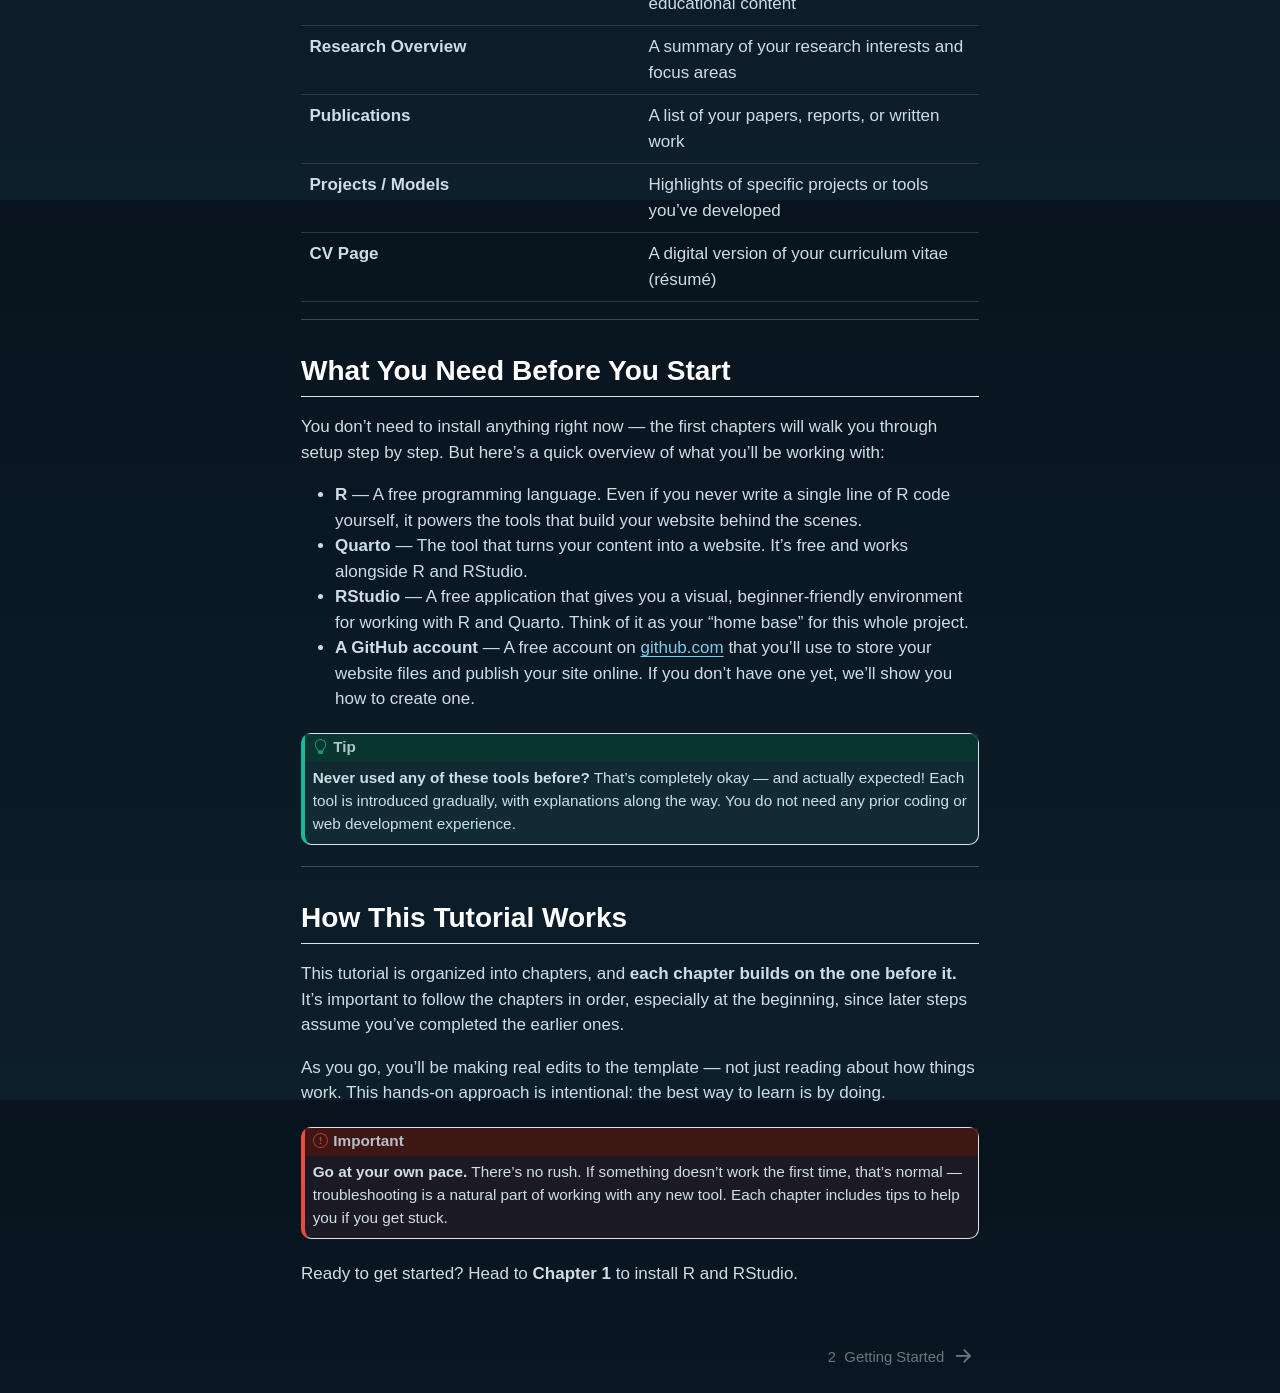
==== commit 93461df4: "render docs folder and fix numbering" ====
--- a/docs/index.html
+++ b/docs/index.html
@@ -154,10 +154,10 @@
     <h2 id="toc-title">Table of contents</h2>
    
   <ul class="collapse">
-  <li><a href="#welcome" id="toc-welcome" class="nav-link active" data-scroll-target="#welcome"><span class="header-section-number">0.1</span> Welcome</a></li>
-  <li><a href="#what-youll-build" id="toc-what-youll-build" class="nav-link" data-scroll-target="#what-youll-build"><span class="header-section-number">0.2</span> What You’ll Build</a></li>
-  <li><a href="#what-you-need-before-you-start" id="toc-what-you-need-before-you-start" class="nav-link" data-scroll-target="#what-you-need-before-you-start"><span class="header-section-number">0.3</span> What You Need Before You Start</a></li>
-  <li><a href="#how-this-tutorial-works" id="toc-how-this-tutorial-works" class="nav-link" data-scroll-target="#how-this-tutorial-works"><span class="header-section-number">0.4</span> How This Tutorial Works</a></li>
+  <li><a href="#welcome" id="toc-welcome" class="nav-link active" data-scroll-target="#welcome">Welcome</a></li>
+  <li><a href="#what-youll-build" id="toc-what-youll-build" class="nav-link" data-scroll-target="#what-youll-build">What You’ll Build</a></li>
+  <li><a href="#what-you-need-before-you-start" id="toc-what-you-need-before-you-start" class="nav-link" data-scroll-target="#what-you-need-before-you-start">What You Need Before You Start</a></li>
+  <li><a href="#how-this-tutorial-works" id="toc-how-this-tutorial-works" class="nav-link" data-scroll-target="#how-this-tutorial-works">How This Tutorial Works</a></li>
   </ul>
 </nav>
     </div>
@@ -190,8 +190,8 @@
 </header>
 
 
-<section id="welcome" class="level2" data-number="0.1">
-<h2 data-number="0.1" class="anchored" data-anchor-id="welcome"><span class="header-section-number">0.1</span> Welcome</h2>
+<section id="welcome" class="level2 unnumbered">
+<h2 class="unnumbered anchored" data-anchor-id="welcome">Welcome</h2>
 <p>Welcome! This tutorial will guide you through building your own personal research website using <strong>Quarto</strong> — a free, open-source tool that lets you create beautiful websites, documents, and reports directly from code.</p>
 <p>Don’t worry if you’ve never built a website before, or if you’ve never used R or RStudio. This tutorial starts from the very beginning and walks you through every step. By the end, you’ll have a fully working, professional-looking research website that you can share with the world.</p>
 <p><strong>In this tutorial, you will:</strong></p>
@@ -222,8 +222,8 @@
 </div>
 <hr>
 </section>
-<section id="what-youll-build" class="level2" data-number="0.2">
-<h2 data-number="0.2" class="anchored" data-anchor-id="what-youll-build"><span class="header-section-number">0.2</span> What You’ll Build</h2>
+<section id="what-youll-build" class="level2 unnumbered">
+<h2 class="unnumbered anchored" data-anchor-id="what-youll-build">What You’ll Build</h2>
 <p>By the end of this tutorial, you’ll have a multi-page personal research website. Here’s a preview of what it will include:</p>
 <table class="caption-top table">
 <colgroup>
@@ -265,8 +265,8 @@
 </table>
 <hr>
 </section>
-<section id="what-you-need-before-you-start" class="level2" data-number="0.3">
-<h2 data-number="0.3" class="anchored" data-anchor-id="what-you-need-before-you-start"><span class="header-section-number">0.3</span> What You Need Before You Start</h2>
+<section id="what-you-need-before-you-start" class="level2 unnumbered">
+<h2 class="unnumbered anchored" data-anchor-id="what-you-need-before-you-start">What You Need Before You Start</h2>
 <p>You don’t need to install anything right now — the first chapters will walk you through setup step by step. But here’s a quick overview of what you’ll be working with:</p>
 <ul>
 <li><strong>R</strong> — A free programming language. Even if you never write a single line of R code yourself, it powers the tools that build your website behind the scenes.</li>
@@ -289,8 +289,8 @@
 </div>
 <hr>
 </section>
-<section id="how-this-tutorial-works" class="level2" data-number="0.4">
-<h2 data-number="0.4" class="anchored" data-anchor-id="how-this-tutorial-works"><span class="header-section-number">0.4</span> How This Tutorial Works</h2>
+<section id="how-this-tutorial-works" class="level2 unnumbered">
+<h2 class="unnumbered anchored" data-anchor-id="how-this-tutorial-works">How This Tutorial Works</h2>
 <p>This tutorial is organized into chapters, and <strong>each chapter builds on the one before it.</strong> It’s important to follow the chapters in order, especially at the beginning, since later steps assume you’ve completed the earlier ones.</p>
 <p>As you go, you’ll be making real edits to the template — not just reading about how things work. This hands-on approach is intentional: the best way to learn is by doing.</p>
 <div class="callout callout-style-default callout-important callout-titled">
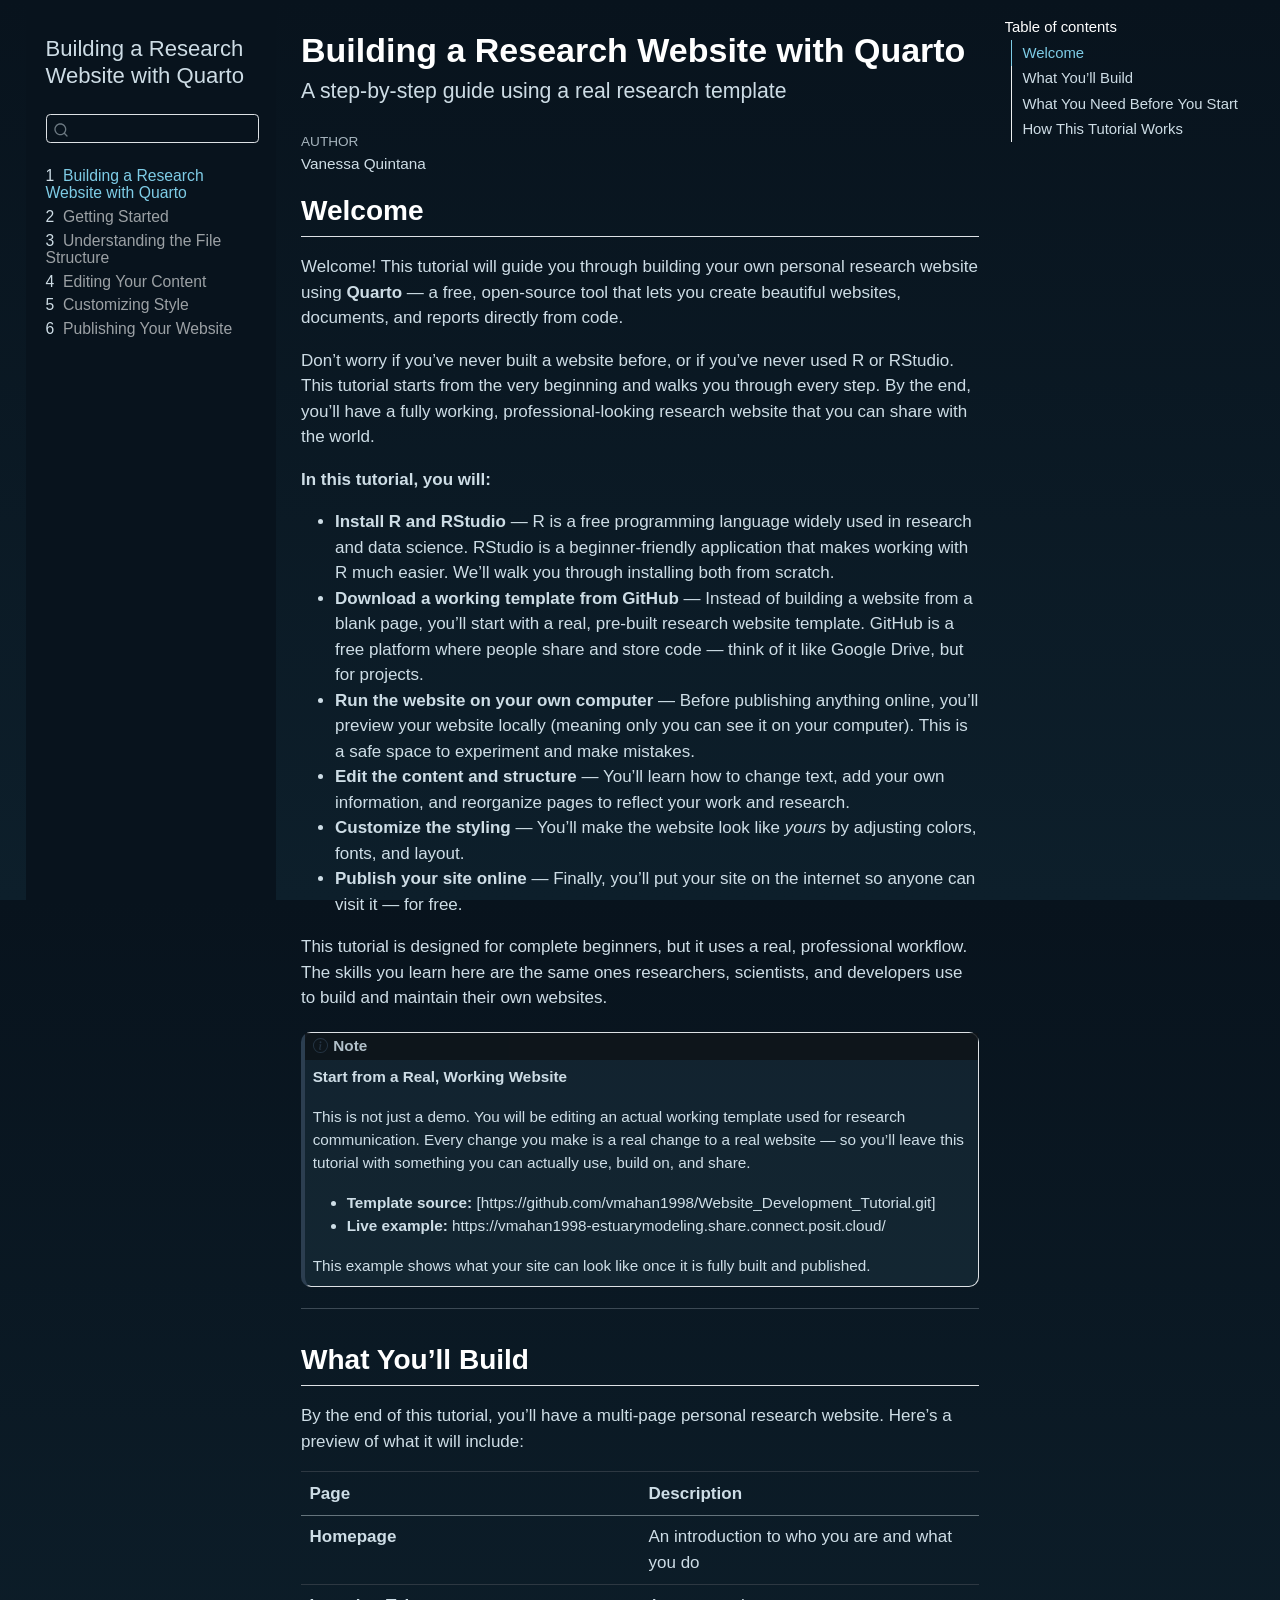
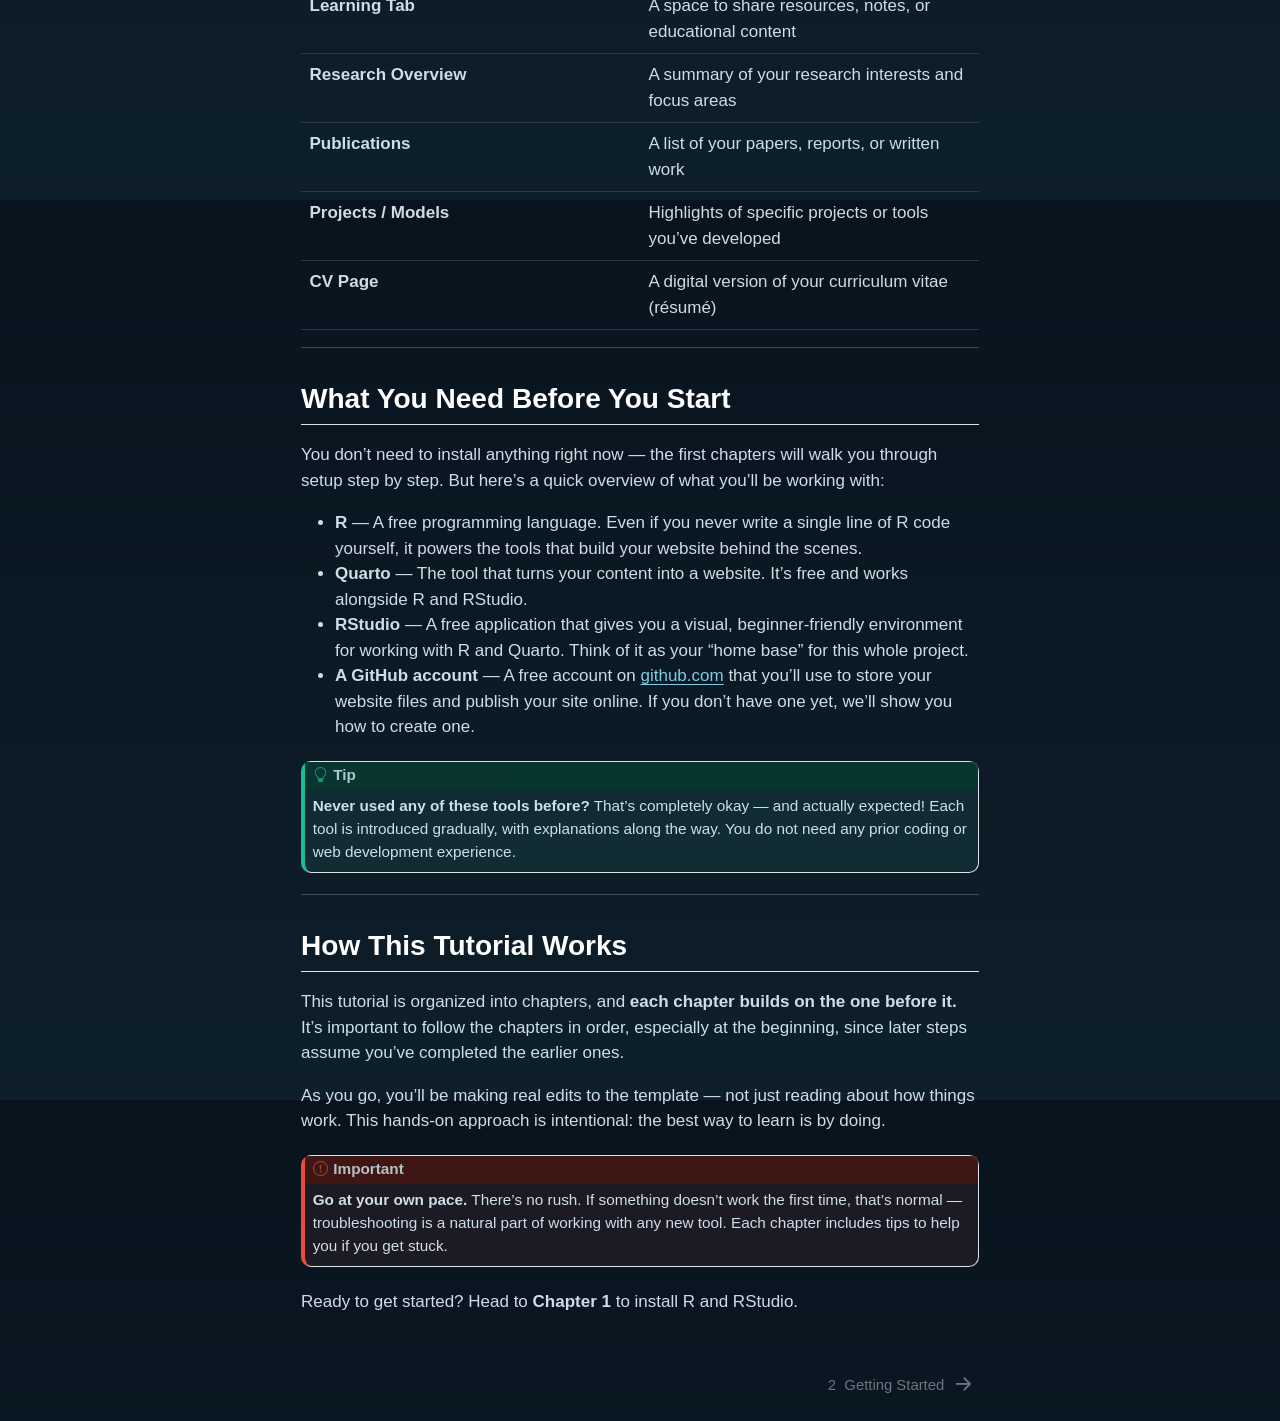
==== commit 0b9b912a: "live example" ====
--- a/docs/index.html
+++ b/docs/index.html
@@ -204,9 +204,6 @@
 <li><strong>Publish your site online</strong> — Finally, you’ll put your site on the internet so anyone can visit it — for free.</li>
 </ul>
 <p>This tutorial is designed for complete beginners, but it uses a real, professional workflow. The skills you learn here are the same ones researchers, scientists, and developers use to build and maintain their own websites.</p>
-<blockquote class="blockquote">
-<p><strong>Template source:</strong> This tutorial is based on a real research website template. You can view and download the template here: <a href="https://github.com/vmahan1998/Website_Development_Tutorial.git">github.com/vmahan1998/Website_Development_Tutorial</a></p>
-</blockquote>
 <div class="callout callout-style-default callout-note callout-titled">
 <div class="callout-header d-flex align-content-center">
 <div class="callout-icon-container">
@@ -217,7 +214,14 @@
 </div>
 </div>
 <div class="callout-body-container callout-body">
-<p>This is not just a demo. You will be editing an actual working template used for research communication. Every change you make is a real change to a real website — so you’ll leave this tutorial with something you can actually use and build on.</p>
+<p><strong>Start from a Real, Working Website</strong></p>
+<p>This is not just a demo. You will be editing an actual working template used for research communication. Every change you make is a real change to a real website — so you’ll leave this tutorial with something you can actually use, build on, and share.</p>
+<ul>
+<li><strong>Template source:</strong> [https://github.com/vmahan1998/Website_Development_Tutorial.git]<br>
+</li>
+<li><strong>Live example:</strong> https://vmahan1998-estuarymodeling.share.connect.posit.cloud/</li>
+</ul>
+<p>This example shows what your site can look like once it is fully built and published.</p>
 </div>
 </div>
 <hr>
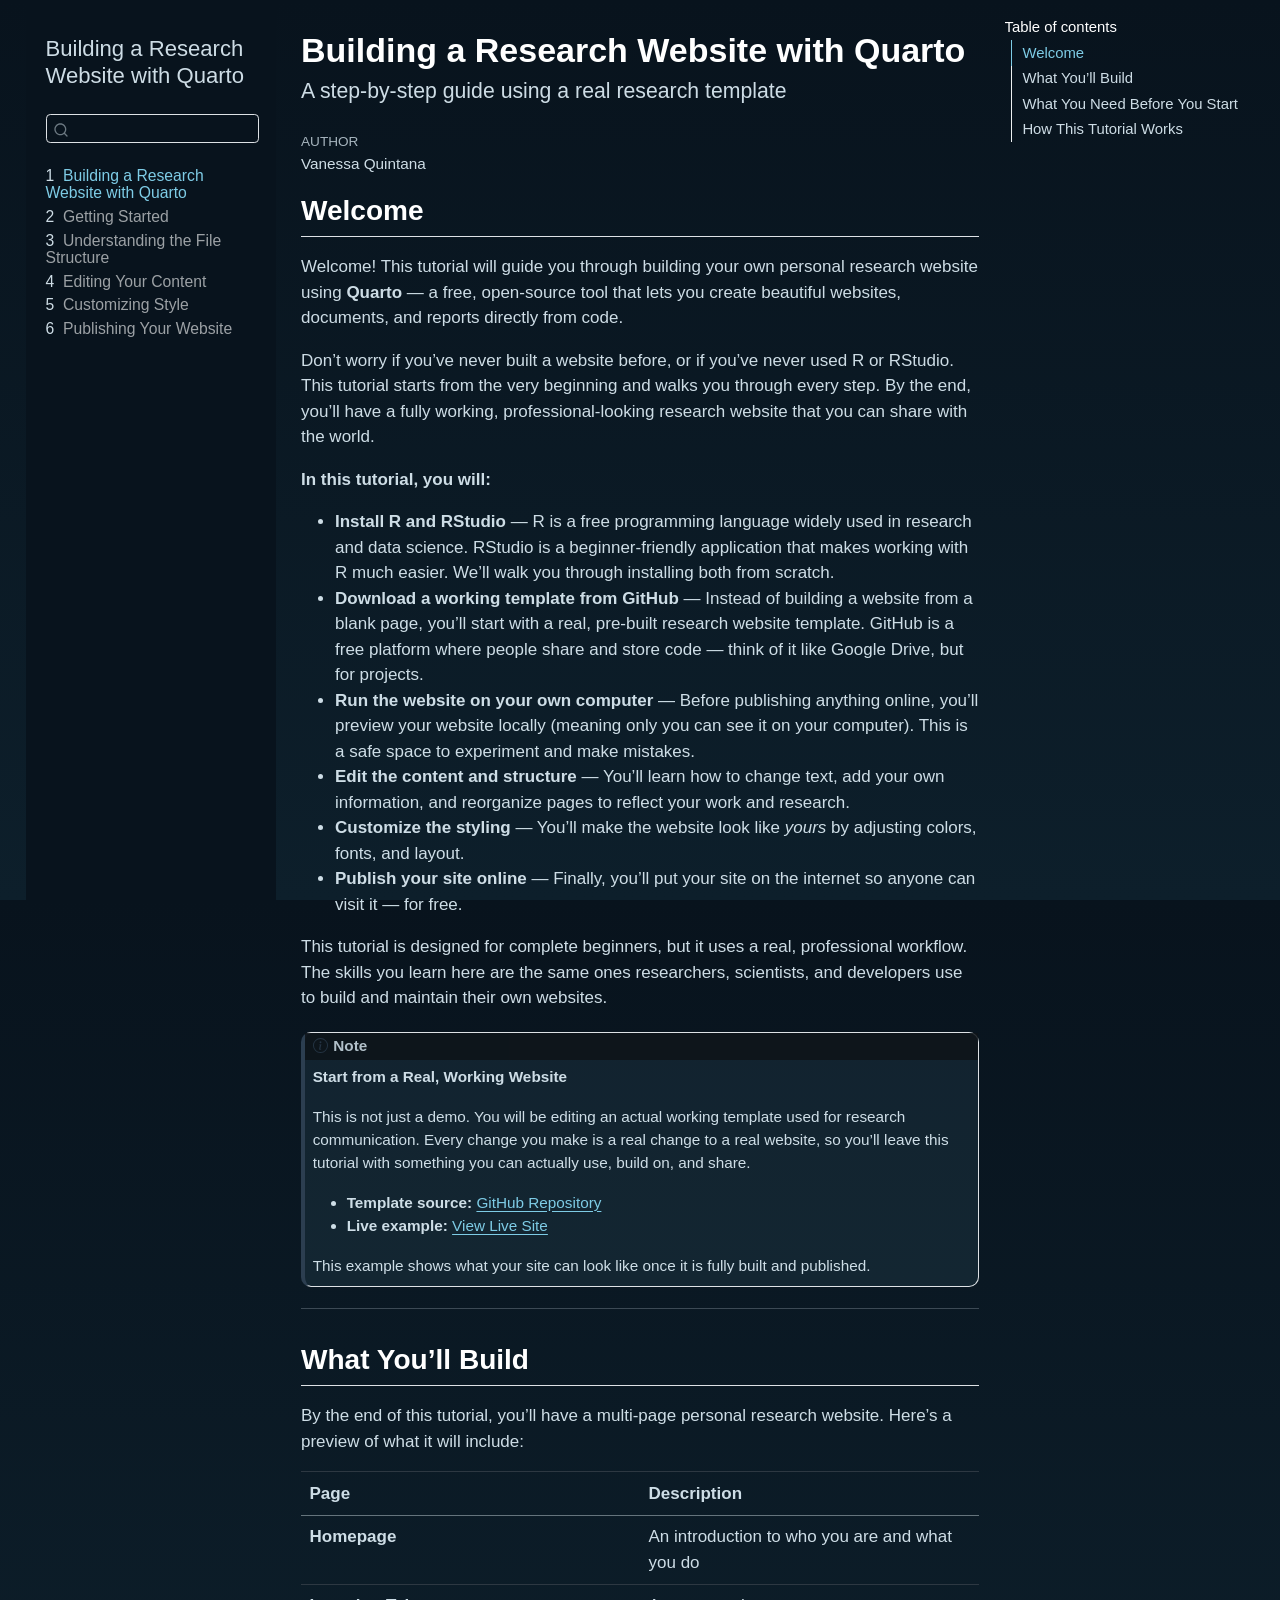
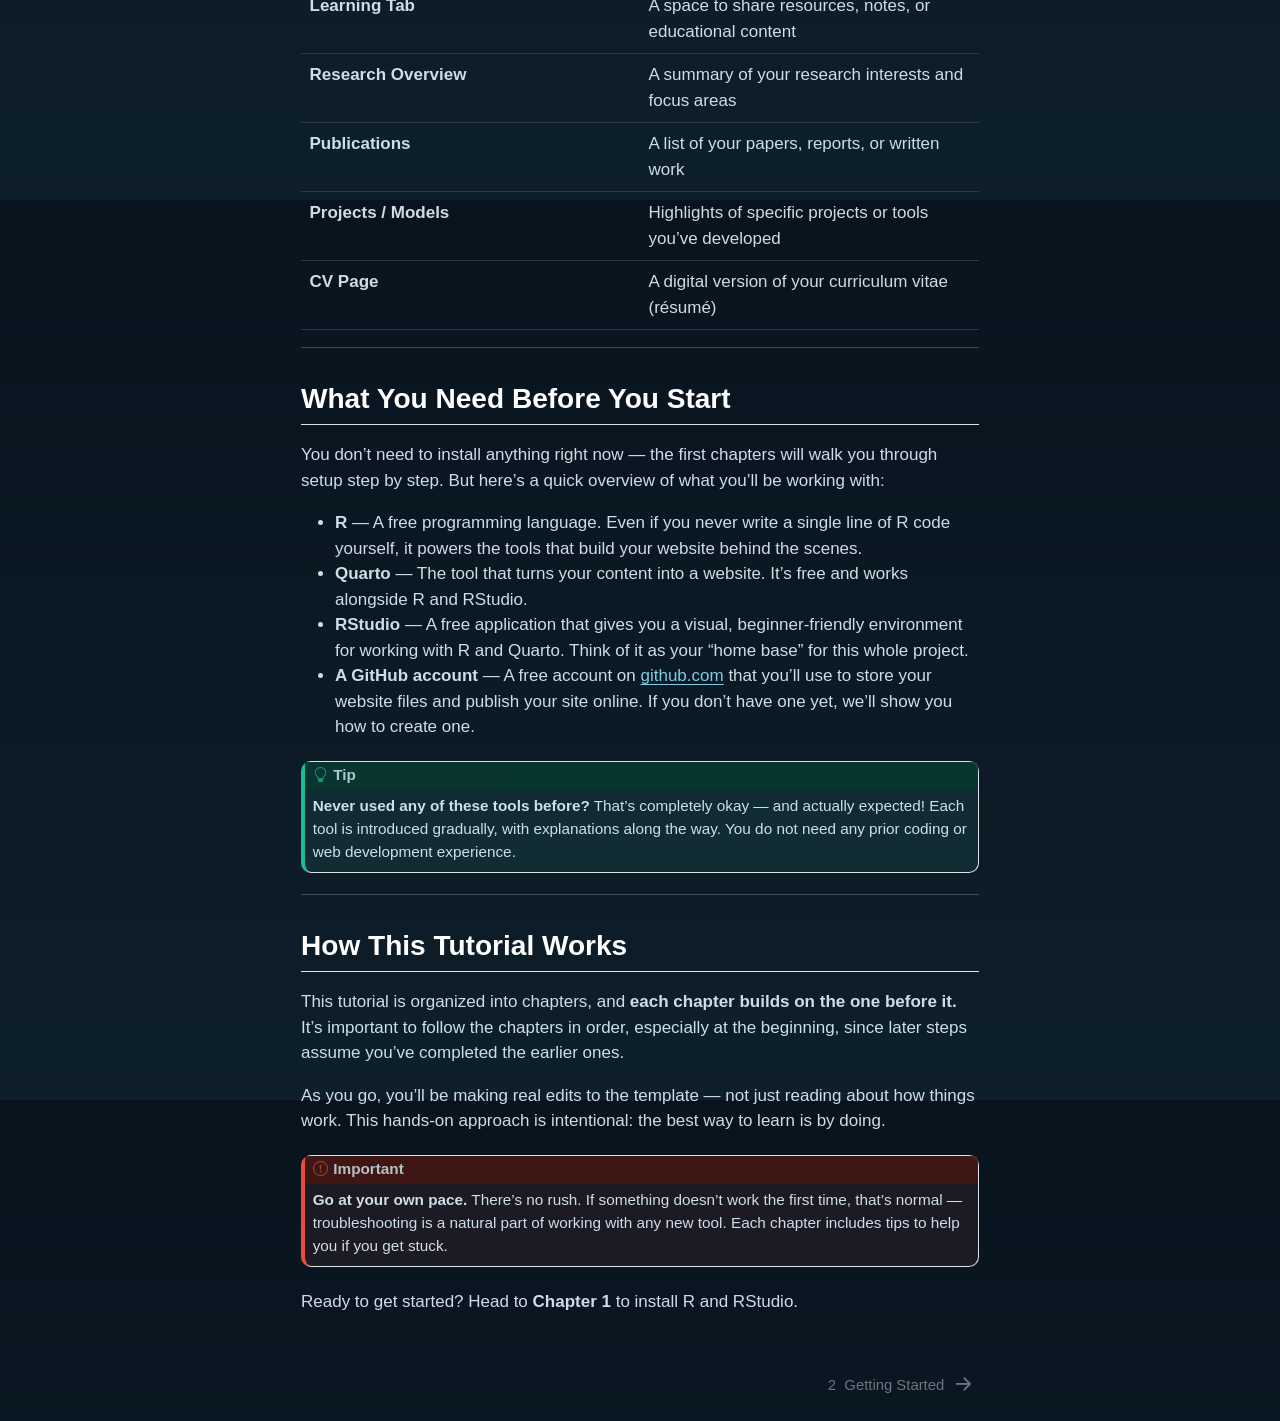
==== commit 28d2bfd0: "link format" ====
--- a/docs/index.html
+++ b/docs/index.html
@@ -215,11 +215,11 @@
 </div>
 <div class="callout-body-container callout-body">
 <p><strong>Start from a Real, Working Website</strong></p>
-<p>This is not just a demo. You will be editing an actual working template used for research communication. Every change you make is a real change to a real website — so you’ll leave this tutorial with something you can actually use, build on, and share.</p>
+<p>This is not just a demo. You will be editing an actual working template used for research communication. Every change you make is a real change to a real website, so you’ll leave this tutorial with something you can actually use, build on, and share.</p>
 <ul>
-<li><strong>Template source:</strong> [https://github.com/vmahan1998/Website_Development_Tutorial.git]<br>
+<li><strong>Template source:</strong> <a href="https://github.com/vmahan1998/Website_Development_Tutorial.git">GitHub Repository</a><br>
 </li>
-<li><strong>Live example:</strong> https://vmahan1998-estuarymodeling.share.connect.posit.cloud/</li>
+<li><strong>Live example:</strong> <a href="https://vmahan1998-estuarymodeling.share.connect.posit.cloud/">View Live Site</a></li>
 </ul>
 <p>This example shows what your site can look like once it is fully built and published.</p>
 </div>
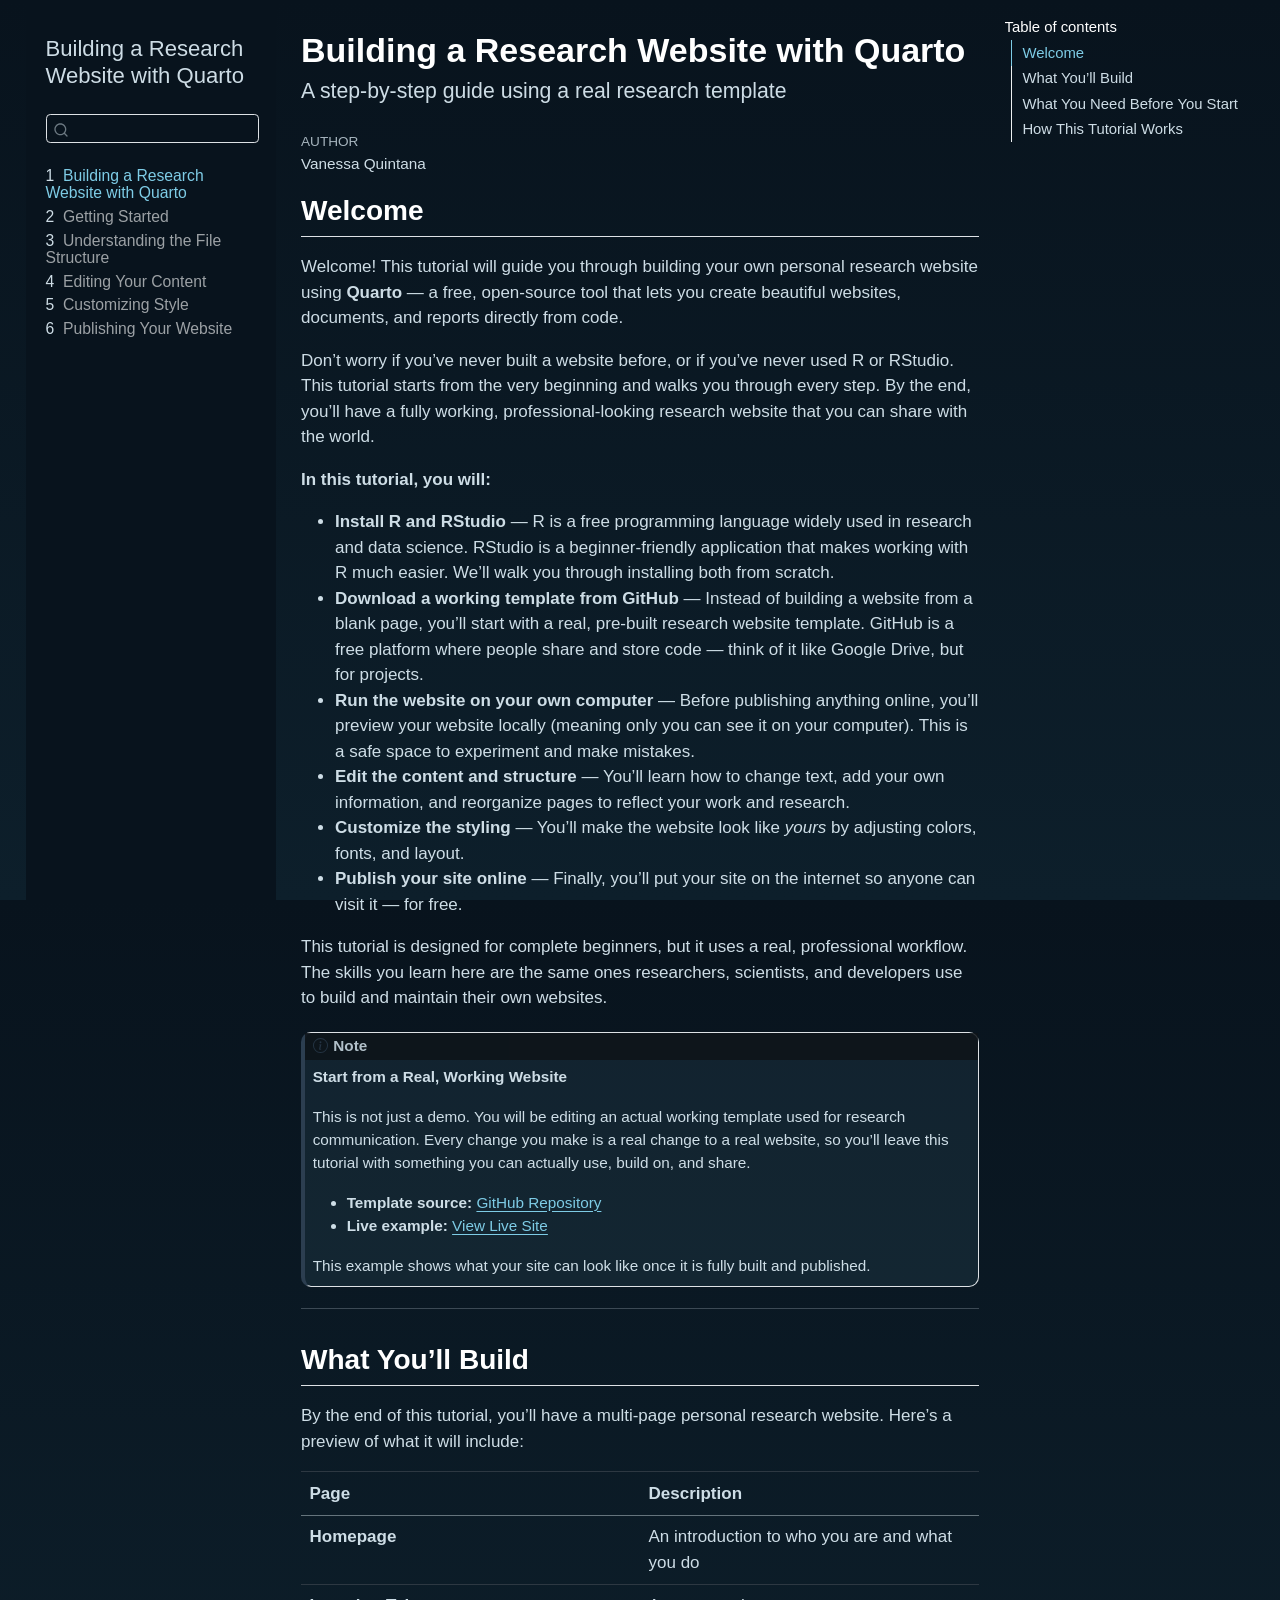
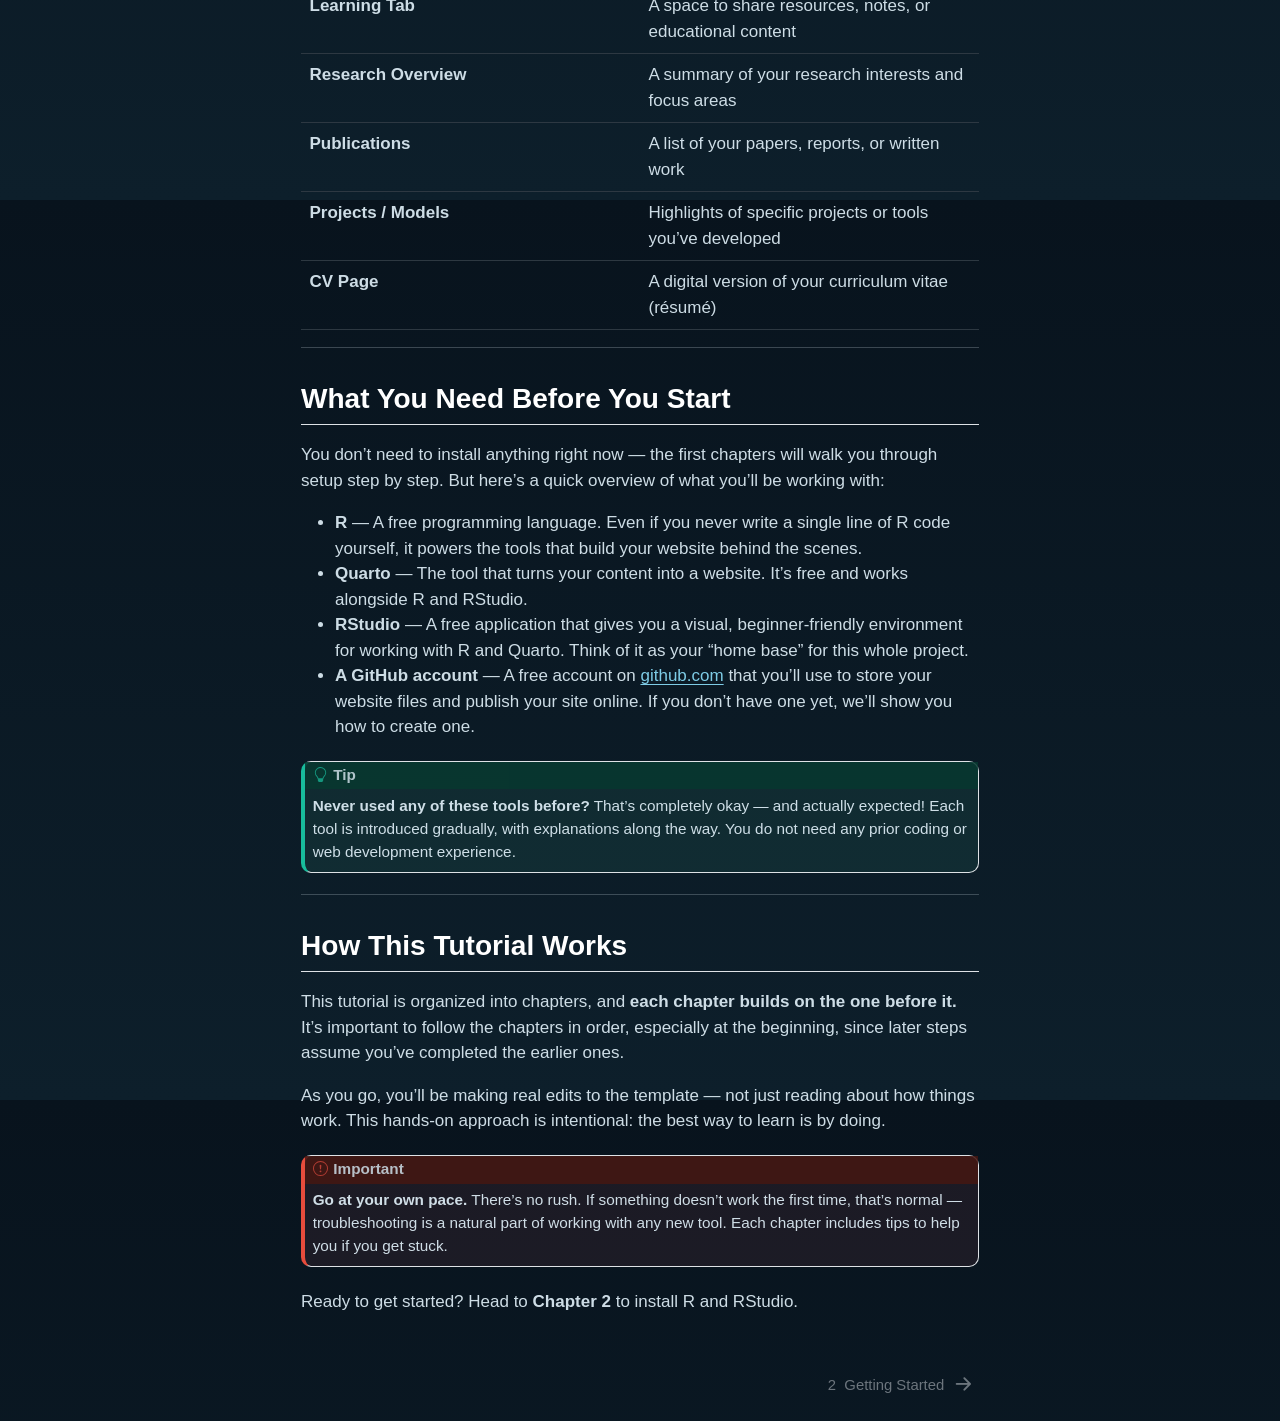
==== commit 393373b9: "update chapter text" ====
--- a/docs/index.html
+++ b/docs/index.html
@@ -310,7 +310,7 @@
 <p><strong>Go at your own pace.</strong> There’s no rush. If something doesn’t work the first time, that’s normal — troubleshooting is a natural part of working with any new tool. Each chapter includes tips to help you if you get stuck.</p>
 </div>
 </div>
-<p>Ready to get started? Head to <strong>Chapter 1</strong> to install R and RStudio.</p>
+<p>Ready to get started? Head to <strong>Chapter 2</strong> to install R and RStudio.</p>
 
 
 </section>
